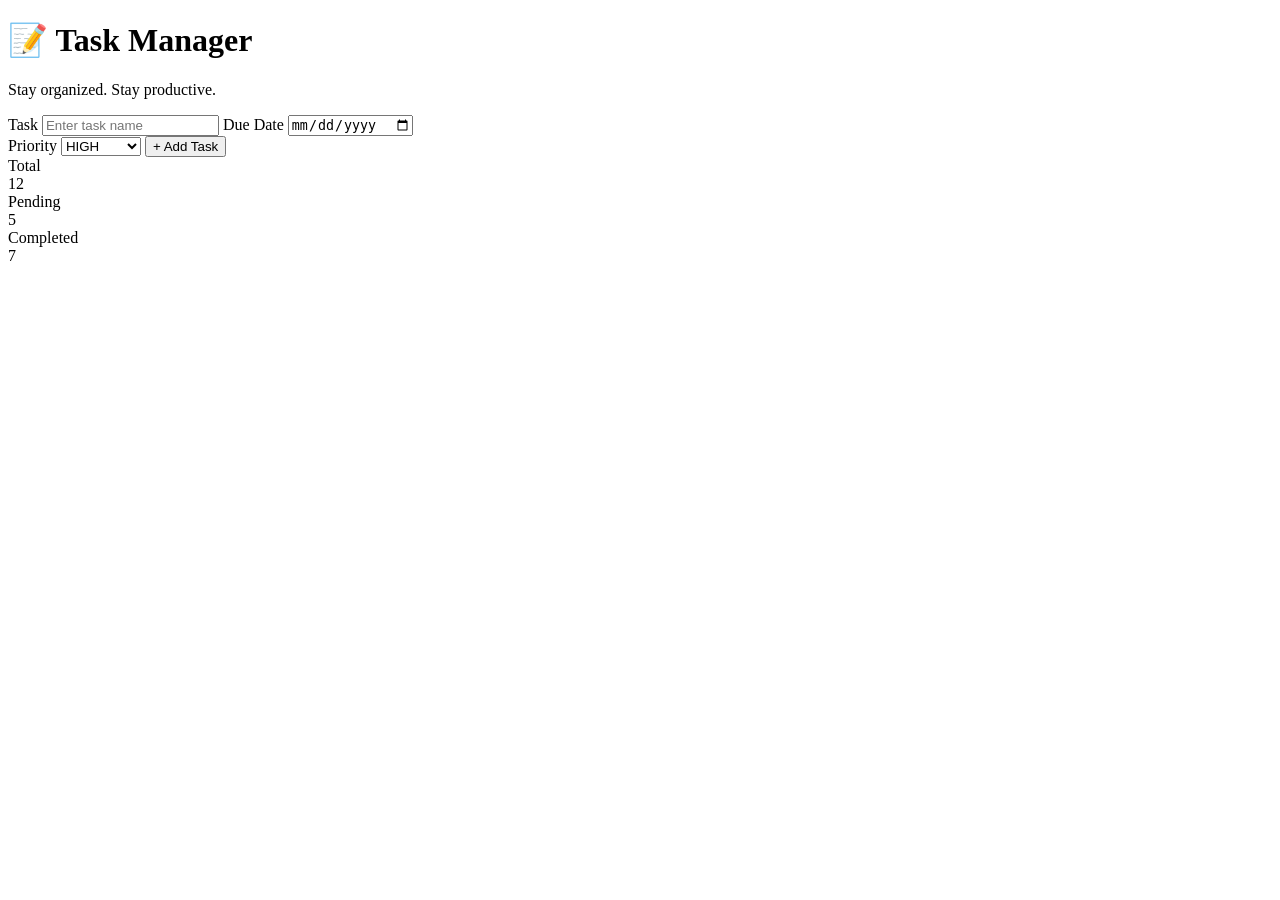
==== index.html @ 686fc473 "Rename taskapp_project/taskapp.html to index.html" ====
<!DOCTYPE html>
<html lang="en">
<head>
    <meta charset="UTF-8">
    <meta name="viewport" content="width=device-width, initial-scale=1.0">
    <title>Task Manager</title>
    <link rel="stylesheet" href="taskapp.css">
    <script src="taskapp.js" defer></script>
</head>
<body>
    <main class="app-shell" aria-label="Task manager application">
        <header>
            <h1>📝 Task Manager</h1>
            <p>Stay organized. Stay productive.</p>
        </header>
        <form class="task-form" id="taskForm" aria-label="Add a new task">
            <div class="row">
                <label for="title">
                    Task
                    <input type="text" id="title" name="title" placeholder="Enter task name" required>
                </label>
                <label for="dueDate">
                    Due Date
                    <input type="date" id="dueDate" name="dueDate" aria-label="Task due date">
                </label>
            </div>
            <label for="priority" class="full">
                Priority
                <select id="priority" name="priority">
                    <option value="High">HIGH</option>
                    <option value="Normal">NORMAL</option>
                    <option value="Low">LOW</option>
                </select>
            </label>
            <button type="submit" class="add-btn">+ Add Task</button>
        </form>
        <div class="counters" aria-hidden="false">
            <div class="counter">
                <div class="label">Total</div>
                <div class="value" id="totalCount">12</div>
            </div>
            <div class="counter">
                <div class="label">Pending</div>
                <div class="value" id="pendingCount">5</div>
            </div>
            <div class="counter">
                <div class="label">Completed</div>
                <div class="value" id="completedCount">7</div>
            </div>
        </div>
        <ul class="task-list" id="taskList" aria-live="polite"></ul>
    </main>
    
</body>
</html>
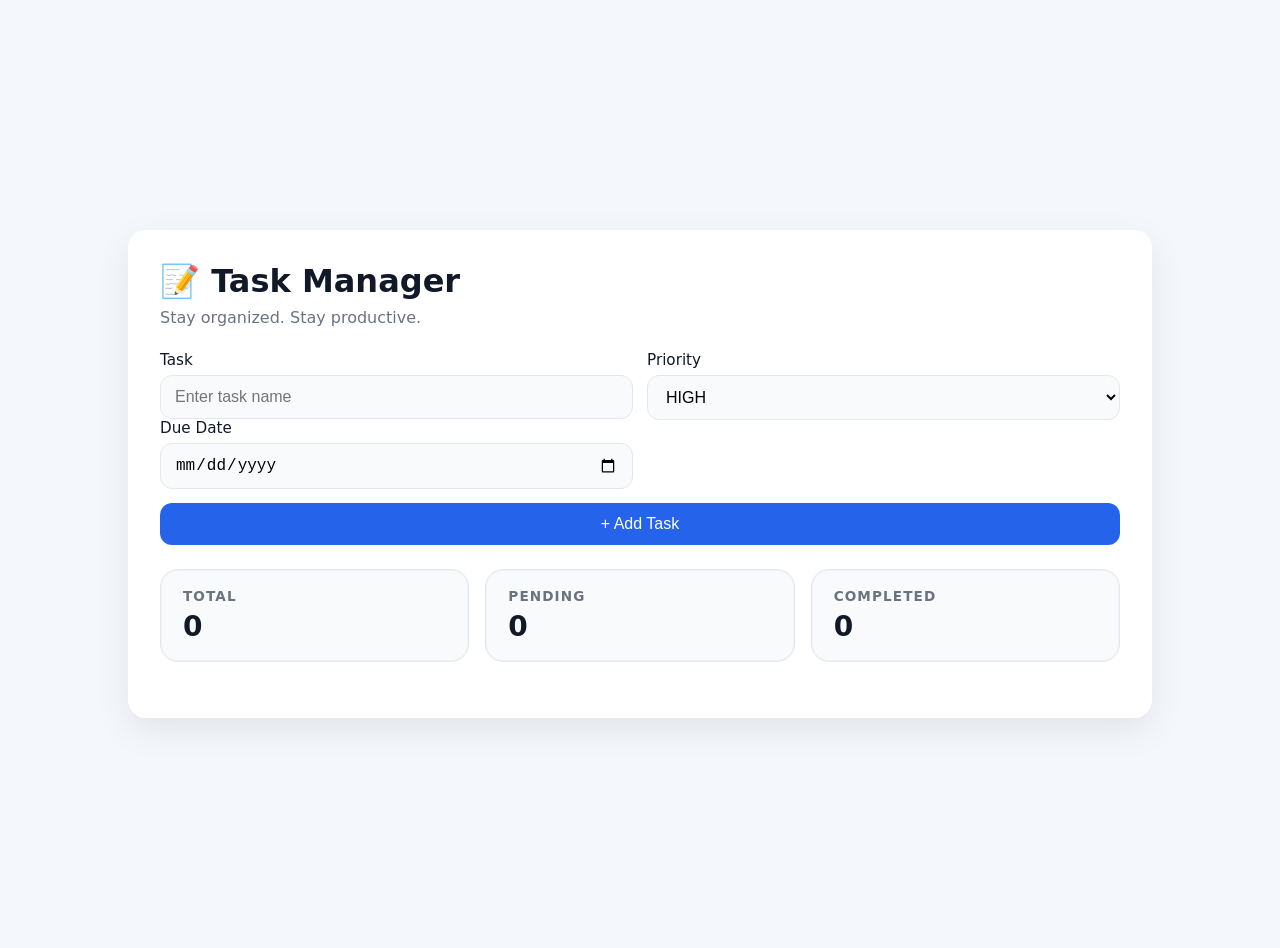
==== commit 84a98a47: "Add files via upload" ====
--- a/index.html
+++ b/index.html
@@ -52,4 +52,4 @@
     </main>
     
 </body>
-</html>
+</html>
--- a/taskapp.css
+++ b/taskapp.css
@@ -0,0 +1,153 @@
+
+:root {
+    font-family: Inter, system-ui, "Segoe UI", sans-serif;
+    background: #F4F7FC;
+    color: #111827;
+}
+body {
+    margin: 0;
+    min-height: 100vh;
+    display: flex;
+    align-items: center;
+    justify-content: center;
+    padding: 24px;
+    background: #F4F7FC;
+}
+.app-shell {
+    width: min(960px, 100%);
+    background: #FFFFFF;
+    border-radius: 18px;
+    box-shadow: 0 12px 35px rgba(0, 0, 0, 0.08);
+    padding: 32px;
+}
+.app-shell h1 {
+    margin: 0 0 8px;
+    font-size: 2rem;
+}
+.app-shell p {
+    margin: 0 0 24px;
+    color: #6B7280;
+}
+.task-form {
+    display: grid;
+    gap: 14px;
+    grid-template-columns: 1fr 1fr;
+    margin-bottom: 24px;
+}
+.task-form label {
+    display: flex;
+    flex-direction: column;
+    gap: 6px;
+    font-size: 0.95rem;
+}
+.task-form input,
+.task-form select,
+.task-form button {
+    border: 1px solid #E5E7EB;
+    border-radius: 12px;
+    padding: 12px 14px;
+    font-size: 1rem;
+    background: #F9FAFB;
+}
+.task-form button {
+    grid-column: 1 / -1;
+    background: #2563EB;
+    color: #fff;
+    border: none;
+    cursor: pointer;
+}
+.task-form button:hover {
+    background: #1D4ED8;
+}
+.task-list {
+    list-style: none;
+    margin: 0;
+    padding: 0;
+    display: grid;
+    gap: 16px;
+}
+.counters {
+    display: grid;
+    grid-template-columns: repeat(3, minmax(0, 1fr));
+    gap: 16px;
+    margin-bottom: 24px;
+}
+.counter {
+    background: #F9FAFB;
+    border: 1px solid #E5E7EB;
+    border-radius: 18px;
+    padding: 18px 22px;
+    display: flex;
+    flex-direction: column;
+    align-items: flex-start;
+    gap: 6px;
+    box-shadow: inset 0 0 0 1px rgba(37, 99, 235, 0.05);
+}
+.counter .label {
+    font-size: 0.85rem;
+    font-weight: 600;
+    color: #6B7280;
+    letter-spacing: 0.08em;
+    text-transform: uppercase;
+}
+.counter .value {
+    font-size: 1.75rem;
+    font-weight: 700;
+    color: #111827;
+}
+.task-item {
+    display: grid;
+    grid-template-columns: 1fr auto;
+    gap: 12px;
+    align-items: center;
+    padding: 18px;
+    border: 1px solid #E5E7EB;
+    border-radius: 16px;
+    background: #FFFFFF;
+}
+.task-details {
+    display: grid;
+    gap: 8px;
+}
+.task-meta {
+    display: flex;
+    gap: 12px;
+    flex-wrap: wrap;
+    font-size: 0.9rem;
+    color: #6B7280;
+}
+.task-actions {
+    display: flex;
+    gap: 8px;
+}
+.task-actions button {
+    border: none;
+    border-radius: 10px;
+    padding: 10px 14px;
+    cursor: pointer;
+    font-size: 0.9rem;
+}
+.complete-btn {
+    background: #10B981;
+    color: #fff;
+}
+.remove-btn {
+    background: #EF4444;
+    color: #fff;
+}
+.task-item.completed .task-title {
+    text-decoration: line-through;
+    color: #6B7280;
+}
+.task-item.completed {
+    background: #ECFDF5;
+    border-color: #D1FAE5;
+}
+@media (max-width: 640px) {
+    .task-form {
+        grid-template-columns: 1fr;
+    }
+    .counters {
+        grid-template-columns: 1fr;
+    }
+}
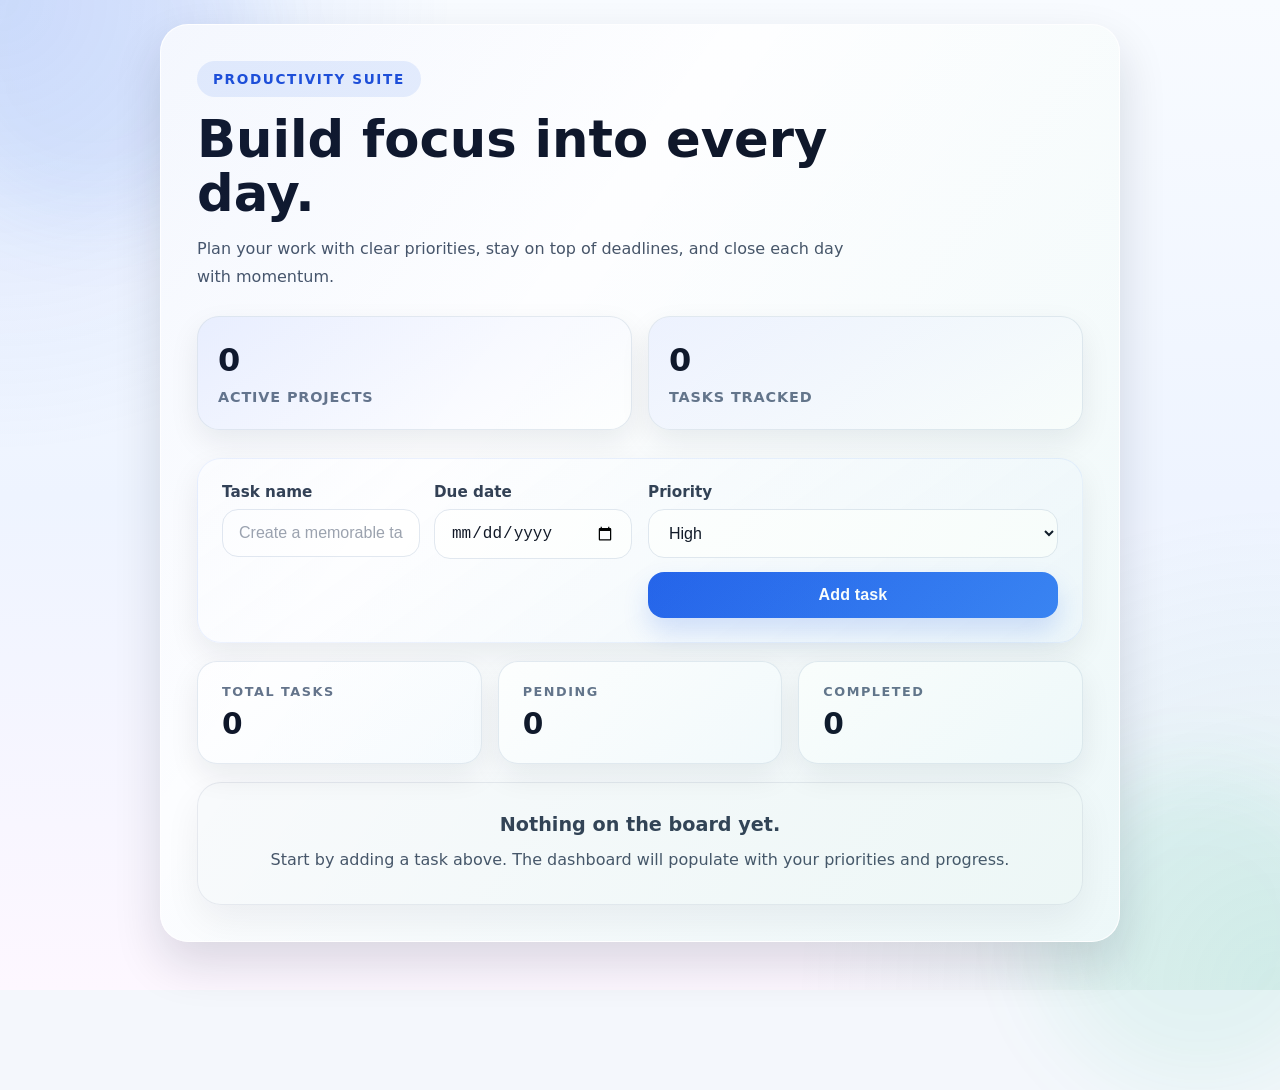
==== commit 452a39c9: "Revamp task manager layout and content Updated the layout and content of the task manager applicatio" ====
--- a/index.html
+++ b/index.html
@@ -9,47 +9,70 @@
 </head>
 <body>
     <main class="app-shell" aria-label="Task manager application">
-        <header>
-            <h1>📝 Task Manager</h1>
-            <p>Stay organized. Stay productive.</p>
+        <header class="hero">
+            <div class="hero-copy">
+                <span class="eyebrow">Productivity Suite</span>
+                <h1>Build focus into every day.</h1>
+                <p>Plan your work with clear priorities, stay on top of deadlines, and close each day with momentum.</p>
+            </div>
+            <div class="hero-stats">
+                <div class="stat-card">
+                    <div class="stat-value" id="activeProjectsCount">0</div>
+                    <div class="stat-label">Active projects</div>
+                </div>
+                <div class="stat-card">
+                    <div class="stat-value" id="trackedCount">0</div>
+                    <div class="stat-label">Tasks tracked</div>
+                </div>
+            </div>
         </header>
-        <form class="task-form" id="taskForm" aria-label="Add a new task">
-            <div class="row">
-                <label for="title">
-                    Task
-                    <input type="text" id="title" name="title" placeholder="Enter task name" required>
-                </label>
-                <label for="dueDate">
-                    Due Date
-                    <input type="date" id="dueDate" name="dueDate" aria-label="Task due date">
-                </label>
+
+        <section class="workspace-panel">
+            <form class="task-form" id="taskForm" aria-label="Add a new task">
+                <div class="field-row">
+                    <label for="title">
+                        Task name
+                        <input type="text" id="title" name="title" placeholder="Create a memorable task" required>
+                    </label>
+                    <label for="dueDate">
+                        Due date
+                        <input type="date" id="dueDate" name="dueDate" aria-label="Task due date">
+                    </label>
+                </div>
+                <div class="field-row">
+                    <label for="priority" class="full">
+                        Priority
+                        <select id="priority" name="priority">
+                            <option value="High">High</option>
+                            <option value="Normal">Normal</option>
+                            <option value="Low">Low</option>
+                        </select>
+                    </label>
+                    <button type="submit" class="add-btn">Add task</button>
+                </div>
+            </form>
+
+            <div class="counters" aria-hidden="false">
+                <div class="counter">
+                    <div class="label">Total tasks</div>
+                    <div class="value" id="totalCount">0</div>
+                </div>
+                <div class="counter">
+                    <div class="label">Pending</div>
+                    <div class="value" id="pendingCount">0</div>
+                </div>
+                <div class="counter">
+                    <div class="label">Completed</div>
+                    <div class="value" id="completedCount">0</div>
+                </div>
             </div>
-            <label for="priority" class="full">
-                Priority
-                <select id="priority" name="priority">
-                    <option value="High">HIGH</option>
-                    <option value="Normal">NORMAL</option>
-                    <option value="Low">LOW</option>
-                </select>
-            </label>
-            <button type="submit" class="add-btn">+ Add Task</button>
-        </form>
-        <div class="counters" aria-hidden="false">
-            <div class="counter">
-                <div class="label">Total</div>
-                <div class="value" id="totalCount">12</div>
-            </div>
-            <div class="counter">
-                <div class="label">Pending</div>
-                <div class="value" id="pendingCount">5</div>
-            </div>
-            <div class="counter">
-                <div class="label">Completed</div>
-                <div class="value" id="completedCount">7</div>
-            </div>
+        </section>
+
+        <ul class="task-list" id="taskList" aria-live="polite"></ul>
+        <div class="empty-state" id="emptyState">
+            <strong>Nothing on the board yet.</strong>
+            <p>Start by adding a task above. The dashboard will populate with your priorities and progress.</p>
         </div>
-        <ul class="task-list" id="taskList" aria-live="polite"></ul>
     </main>
-    
 </body>
-</html>+</html>
--- a/taskapp.css
+++ b/taskapp.css
@@ -1,153 +1,438 @@
-
 :root {
     font-family: Inter, system-ui, "Segoe UI", sans-serif;
     background: #F4F7FC;
     color: #111827;
-}
+    color-scheme: light;
+    --bg: #f4f7fc;
+    --panel: #ffffff;
+    --panel-soft: #f8fbff;
+    --text: #111827;
+    --muted: #64748b;
+    --accent: #2563eb;
+    --accent-strong: #1d4ed8;
+    --accent-soft: #e8f0ff;
+    --success: #10b981;
+    --danger: #ef4444;
+    --border: #e2e8f0;
+    --shadow: 0 22px 48px rgba(15, 23, 42, 0.14);
+    --shadow-soft: 0 12px 30px rgba(15, 23, 42, 0.08);
+}
+
+* {
+    box-sizing: border-box;
+}
+
+html {
+    scroll-behavior: smooth;
+}
+
 body {
     margin: 0;
     min-height: 100vh;
     display: flex;
-    align-items: center;
+    align-items: flex-start;
     justify-content: center;
-    padding: 24px;
-    background: #F4F7FC;
-}
+    padding: 24px 24px 48px;
+    background:
+        radial-gradient(circle at top left, rgba(37, 99, 235, 0.14), transparent 28%),
+        radial-gradient(circle at bottom right, rgba(16, 185, 129, 0.12), transparent 30%),
+        linear-gradient(180deg, #f8fbff 0%, #eef4ff 50%, #fdf7ff 100%);
+    color: var(--text);
+    position: relative;
+    overflow-x: hidden;
+    overflow-y: auto;
+    isolation: isolate;
+}
+
+body::before,
+body::after {
+    content: "";
+    position: absolute;
+    border-radius: 50%;
+    filter: blur(42px);
+    opacity: 0.55;
+    pointer-events: none;
+    z-index: -1;
+}
+
+body::before {
+    width: 340px;
+    height: 340px;
+    background: rgba(37, 99, 235, 0.16);
+    top: -120px;
+    left: -80px;
+}
+
+body::after {
+    width: 320px;
+    height: 320px;
+    background: rgba(16, 185, 129, 0.14);
+    bottom: -100px;
+    right: -80px;
+}
+
 .app-shell {
     width: min(960px, 100%);
-    background: #FFFFFF;
-    border-radius: 18px;
-    box-shadow: 0 12px 35px rgba(0, 0, 0, 0.08);
-    padding: 32px;
-}
-.app-shell h1 {
-    margin: 0 0 8px;
+    background: linear-gradient(145deg, #ffffff 0%, #f9fbff 100%);
+    border: 1px solid rgba(255, 255, 255, 0.82);
+    border-radius: 28px;
+    box-shadow: var(--shadow);
+    padding: 36px;
+    position: relative;
+    overflow: hidden;
+}
+
+.app-shell::before {
+    content: "";
+    position: absolute;
+    inset: 0;
+    background: linear-gradient(126deg, rgba(37, 99, 235, 0.05), transparent 36%, rgba(16, 185, 129, 0.05));
+    pointer-events: none;
+}
+
+.hero {
+    display: grid;
+    gap: 24px;
+    margin-bottom: 28px;
+}
+
+.hero-copy {
+    max-width: 680px;
+}
+
+.eyebrow {
+    display: inline-flex;
+    align-items: center;
+    padding: 10px 16px;
+    border-radius: 999px;
+    background: rgba(37, 99, 235, 0.1);
+    color: #1d4ed8;
+    font-size: 0.85rem;
+    font-weight: 700;
+    letter-spacing: 0.12em;
+    text-transform: uppercase;
+}
+
+.hero h1 {
+    margin: 16px 0 14px;
+    font-size: clamp(2rem, 4vw, 3.2rem);
+    line-height: 1.05;
+    color: #0f172a;
+}
+
+.hero p {
+    margin: 0;
+    max-width: 64ch;
+    color: #475569;
+    font-size: 1rem;
+    line-height: 1.8;
+}
+
+.hero-stats {
+    display: grid;
+    grid-template-columns: repeat(2, minmax(0, 1fr));
+    gap: 16px;
+}
+
+.stat-card {
+    padding: 24px 20px;
+    border-radius: 22px;
+    background: linear-gradient(150deg, #eef2ff 0%, #ffffff 100%);
+    border: 1px solid rgba(226, 232, 240, 0.95);
+    box-shadow: var(--shadow-soft);
+}
+
+.stat-value {
     font-size: 2rem;
-}
-.app-shell p {
-    margin: 0 0 24px;
-    color: #6B7280;
-}
+    font-weight: 800;
+    color: #0f172a;
+}
+
+.stat-label {
+    margin-top: 10px;
+    color: #64748b;
+    font-size: 0.9rem;
+    font-weight: 700;
+    letter-spacing: 0.06em;
+    text-transform: uppercase;
+}
+
+.workspace-panel {
+    display: grid;
+    gap: 18px;
+}
+
 .task-form {
     display: grid;
-    gap: 14px;
+    gap: 16px;
     grid-template-columns: 1fr 1fr;
-    margin-bottom: 24px;
-}
+    padding: 24px;
+    border-radius: 24px;
+    background: linear-gradient(145deg, rgba(255,255,255,0.92), #f6f9ff 100%);
+    border: 1px solid rgba(37, 99, 235, 0.08);
+    box-shadow: var(--shadow-soft);
+}
+
 .task-form label {
     display: flex;
     flex-direction: column;
-    gap: 6px;
+    gap: 8px;
     font-size: 0.95rem;
-}
+    font-weight: 600;
+    color: #334155;
+}
+
 .task-form input,
 .task-form select,
 .task-form button {
-    border: 1px solid #E5E7EB;
-    border-radius: 12px;
-    padding: 12px 14px;
+    width: 100%;
+    border: 1px solid var(--border);
+    border-radius: 16px;
+    padding: 14px 16px;
     font-size: 1rem;
-    background: #F9FAFB;
-}
+    background: rgba(255, 255, 255, 0.98);
+    transition: 180ms ease;
+    color: var(--text);
+}
+
+.task-form input::placeholder {
+    color: #9ca3af;
+}
+
+.task-form input:focus,
+.task-form select:focus {
+    outline: none;
+    border-color: rgba(37, 99, 235, 0.45);
+    box-shadow: 0 0 0 4px rgba(37, 99, 235, 0.12);
+}
+
 .task-form button {
     grid-column: 1 / -1;
-    background: #2563EB;
+    background: linear-gradient(135deg, var(--accent) 0%, #3b82f6 100%);
     color: #fff;
     border: none;
     cursor: pointer;
-}
+    font-weight: 700;
+    box-shadow: 0 14px 26px rgba(37, 99, 235, 0.18);
+    letter-spacing: 0.01em;
+}
+
 .task-form button:hover {
-    background: #1D4ED8;
-}
+    background: linear-gradient(135deg, var(--accent-strong) 0%, #2563eb 100%);
+    transform: translateY(-1px);
+}
+
 .task-list {
     list-style: none;
     margin: 0;
     padding: 0;
     display: grid;
-    gap: 16px;
-}
+    gap: 18px;
+}
+
 .counters {
     display: grid;
     grid-template-columns: repeat(3, minmax(0, 1fr));
     gap: 16px;
-    margin-bottom: 24px;
-}
+}
+
 .counter {
-    background: #F9FAFB;
-    border: 1px solid #E5E7EB;
-    border-radius: 18px;
-    padding: 18px 22px;
+    background: linear-gradient(145deg, #ffffff 0%, #f8fbff 100%);
+    border: 1px solid rgba(226, 232, 240, 0.9);
+    border-radius: 20px;
+    padding: 22px 24px;
     display: flex;
     flex-direction: column;
     align-items: flex-start;
-    gap: 6px;
-    box-shadow: inset 0 0 0 1px rgba(37, 99, 235, 0.05);
-}
+    gap: 8px;
+    box-shadow: var(--shadow-soft);
+}
+
 .counter .label {
-    font-size: 0.85rem;
-    font-weight: 600;
-    color: #6B7280;
-    letter-spacing: 0.08em;
+    font-size: 0.8rem;
+    font-weight: 700;
+    color: #64748b;
+    letter-spacing: 0.12em;
     text-transform: uppercase;
 }
+
 .counter .value {
-    font-size: 1.75rem;
-    font-weight: 700;
-    color: #111827;
-}
+    font-size: 1.85rem;
+    font-weight: 800;
+    color: #0f172a;
+}
+
 .task-item {
     display: grid;
     grid-template-columns: 1fr auto;
+    gap: 16px;
+    align-items: center;
+    padding: 22px;
+    border: 1px solid var(--border);
+    border-radius: 22px;
+    background: linear-gradient(145deg, #ffffff 0%, #fcfdff 100%);
+    box-shadow: 0 10px 24px rgba(15, 23, 42, 0.05);
+    transition: transform 180ms ease, box-shadow 180ms ease, border-color 180ms ease;
+}
+
+.task-item:hover {
+    transform: translateY(-2px);
+    box-shadow: 0 14px 28px rgba(15, 23, 42, 0.08);
+    border-color: rgba(37, 99, 235, 0.18);
+}
+
+.task-details {
+    display: grid;
+    gap: 10px;
+}
+
+.task-title {
+    font-size: 1.05rem;
+    font-weight: 700;
+    color: #0f172a;
+    line-height: 1.4;
+}
+
+.task-meta {
+    display: flex;
+    flex-wrap: wrap;
     gap: 12px;
+    font-size: 0.9rem;
+    color: #64748b;
+}
+
+.prio {
+    display: inline-flex;
     align-items: center;
-    padding: 18px;
-    border: 1px solid #E5E7EB;
-    border-radius: 16px;
-    background: #FFFFFF;
-}
-.task-details {
-    display: grid;
-    gap: 8px;
-}
-.task-meta {
+    padding: 7px 12px;
+    border-radius: 999px;
+    font-size: 0.75rem;
+    font-weight: 700;
+    letter-spacing: 0.05em;
+    text-transform: uppercase;
+}
+
+.prio-high {
+    background: rgba(249, 115, 22, 0.12);
+    color: #c2410c;
+}
+
+.prio-normal {
+    background: rgba(59, 130, 246, 0.12);
+    color: #1d4ed8;
+}
+
+.prio-low {
+    background: rgba(16, 185, 129, 0.12);
+    color: #047857;
+}
+
+.task-actions {
     display: flex;
     gap: 12px;
     flex-wrap: wrap;
-    font-size: 0.9rem;
-    color: #6B7280;
-}
-.task-actions {
-    display: flex;
-    gap: 8px;
-}
+}
+
 .task-actions button {
     border: none;
-    border-radius: 10px;
-    padding: 10px 14px;
+    border-radius: 14px;
+    padding: 12px 16px;
     cursor: pointer;
     font-size: 0.9rem;
-}
+    font-weight: 700;
+    transition: transform 180ms ease, box-shadow 180ms ease, filter 180ms ease;
+}
+
+.task-actions button:hover {
+    transform: translateY(-1px);
+    filter: brightness(1.02);
+}
+
 .complete-btn {
-    background: #10B981;
+    background: linear-gradient(135deg, var(--success) 0%, #34d399 100%);
     color: #fff;
-}
+    box-shadow: 0 10px 20px rgba(16, 185, 129, 0.16);
+}
+
 .remove-btn {
-    background: #EF4444;
+    background: linear-gradient(135deg, var(--danger) 0%, #f87171 100%);
     color: #fff;
-}
+    box-shadow: 0 10px 20px rgba(239, 68, 68, 0.16);
+}
+
 .task-item.completed .task-title {
     text-decoration: line-through;
-    color: #6B7280;
-}
+    color: #6b7280;
+}
+
 .task-item.completed {
-    background: #ECFDF5;
-    border-color: #D1FAE5;
-}
-@media (max-width: 640px) {
+    background: linear-gradient(145deg, #f5fff9 0%, #ecfdf5 100%);
+    border-color: #d1fae5;
+    box-shadow: 0 12px 24px rgba(16, 185, 129, 0.08);
+}
+
+.empty-state {
+    margin-top: 18px;
+    padding: 30px 24px;
+    border-radius: 24px;
+    border: 1px solid rgba(148, 163, 184, 0.18);
+    background: rgba(248, 250, 252, 0.95);
+    color: #334155;
+    text-align: center;
+    box-shadow: 0 16px 36px rgba(15, 23, 42, 0.06);
+}
+
+.empty-state strong {
+    display: block;
+    font-size: 1.2rem;
+    margin-bottom: 10px;
+}
+
+.empty-state p {
+    margin: 0;
+    color: #475569;
+    line-height: 1.75;
+}
+
+.field-row {
+    display: grid;
+    gap: 14px;
+    grid-template-columns: 1fr 1fr;
+}
+
+.field-row .full {
+    grid-column: 1 / -1;
+}
+
+@media (max-width: 840px) {
+    .hero-stats,
+    .counters {
+        grid-template-columns: 1fr;
+    }
+
     .task-form {
         grid-template-columns: 1fr;
     }
-    .counters {
+
+    .field-row {
         grid-template-columns: 1fr;
     }
-}+}
+
+@media (max-width: 640px) {
+    body {
+        padding: 16px;
+    }
+
+    .app-shell {
+        padding: 24px;
+    }
+
+    .task-item {
+        grid-template-columns: 1fr;
+    }
+
+    .task-actions {
+        justify-content: flex-start;
+    }
+}
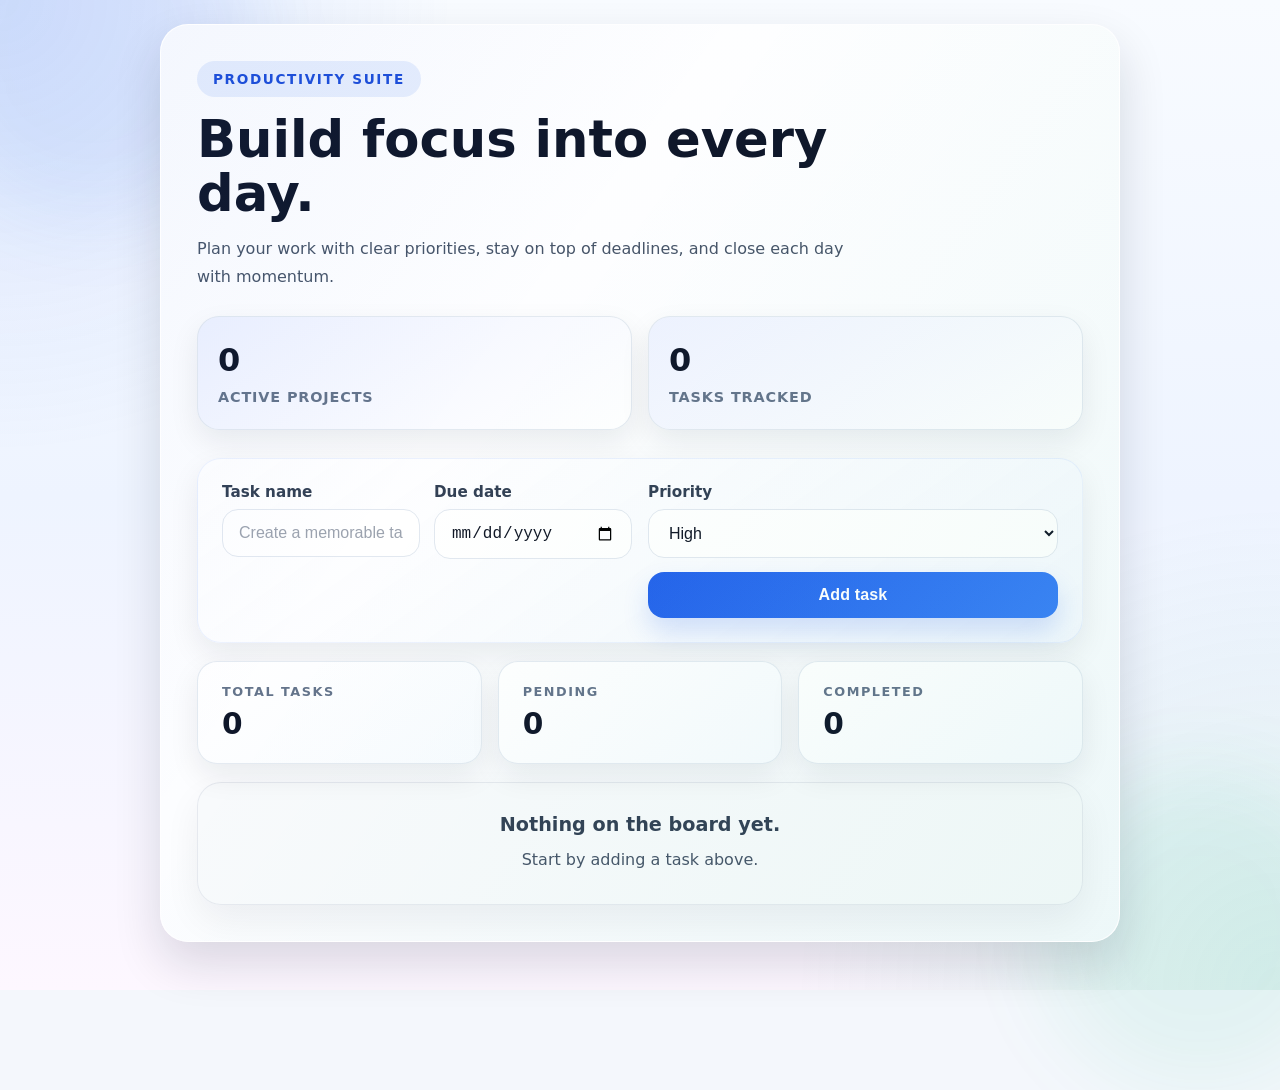
==== commit 230b7792: "Fix HTML formatting and structure" ====
--- a/index.html
+++ b/index.html
@@ -71,7 +71,7 @@
         <ul class="task-list" id="taskList" aria-live="polite"></ul>
         <div class="empty-state" id="emptyState">
             <strong>Nothing on the board yet.</strong>
-            <p>Start by adding a task above. The dashboard will populate with your priorities and progress.</p>
+            <p>Start by adding a task above.</p>
         </div>
     </main>
 </body>
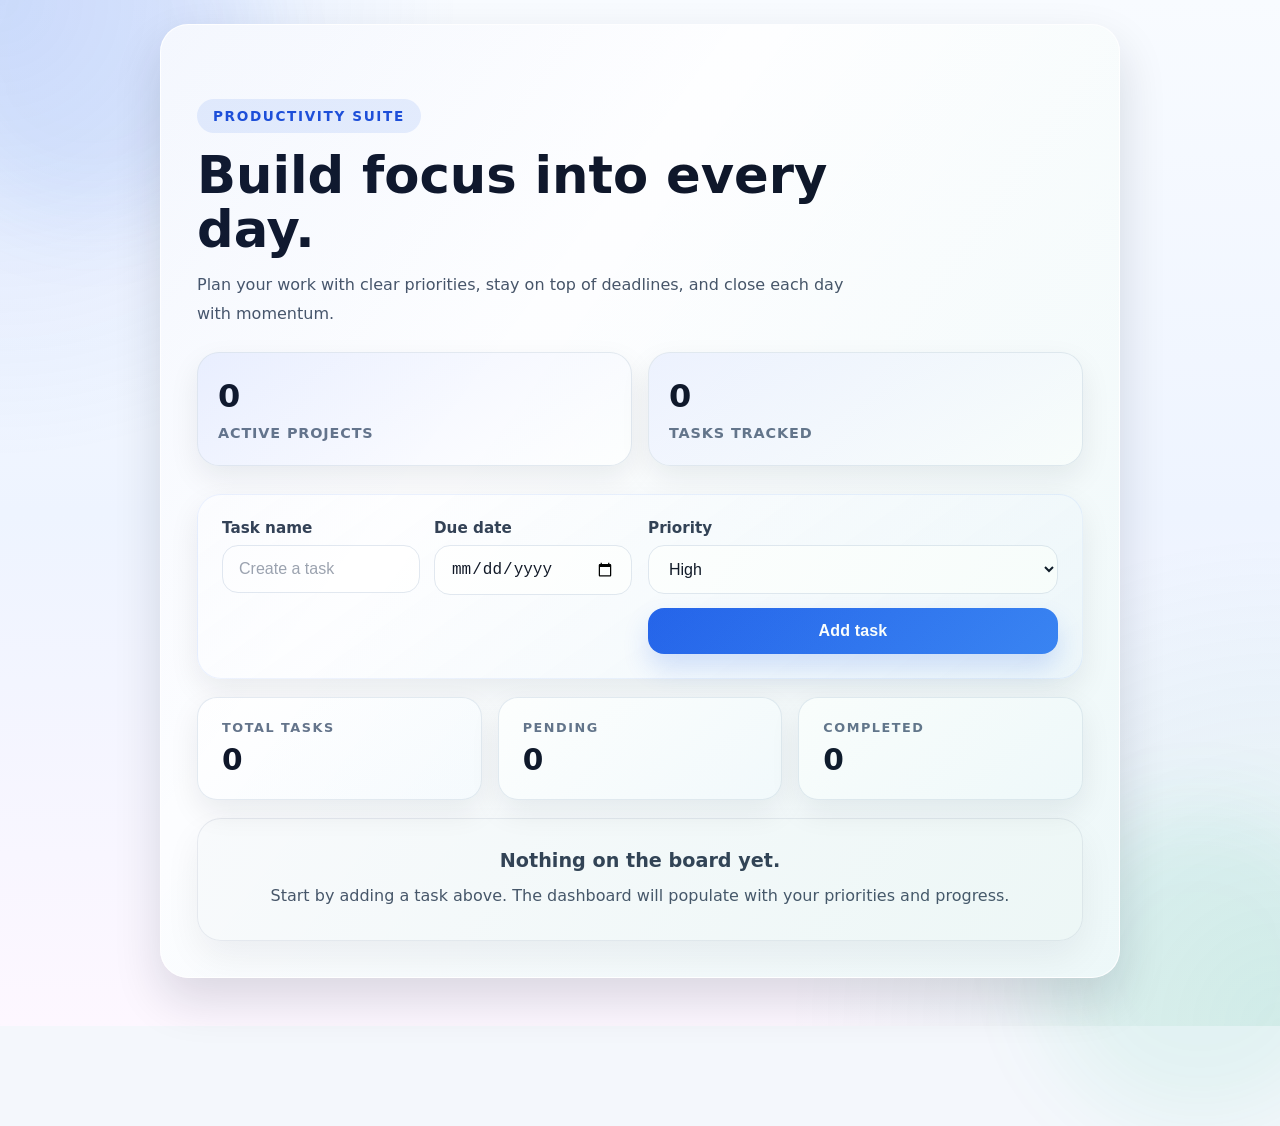
==== commit 9c1aae31: "Updated font" ====
--- a/index.html
+++ b/index.html
@@ -5,13 +5,16 @@
     <meta name="viewport" content="width=device-width, initial-scale=1.0">
     <title>Task Manager</title>
     <link rel="stylesheet" href="taskapp.css">
+    <link rel="preconnect" href="https://fonts.googleapis.com">
+    <link rel="preconnect" href="https://fonts.gstatic.com" crossorigin>
+    <link href="https://fonts.googleapis.com/css2?family=Nova+Flat&family=Rubik+Storm&display=swap" rel="stylesheet">
     <script src="taskapp.js" defer></script>
 </head>
 <body>
     <main class="app-shell" aria-label="Task manager application">
         <header class="hero">
             <div class="hero-copy">
-                <span class="eyebrow">Productivity Suite</span>
+                <h1><span class="eyebrow">Productivity Suite</span></h1>
                 <h1>Build focus into every day.</h1>
                 <p>Plan your work with clear priorities, stay on top of deadlines, and close each day with momentum.</p>
             </div>
@@ -32,7 +35,7 @@
                 <div class="field-row">
                     <label for="title">
                         Task name
-                        <input type="text" id="title" name="title" placeholder="Create a memorable task" required>
+                        <input type="text" id="title" name="title" placeholder="Create a task" required>
                     </label>
                     <label for="dueDate">
                         Due date
@@ -71,7 +74,7 @@
         <ul class="task-list" id="taskList" aria-live="polite"></ul>
         <div class="empty-state" id="emptyState">
             <strong>Nothing on the board yet.</strong>
-            <p>Start by adding a task above.</p>
+            <p>Start by adding a task above. The dashboard will populate with your priorities and progress.</p>
         </div>
     </main>
 </body>
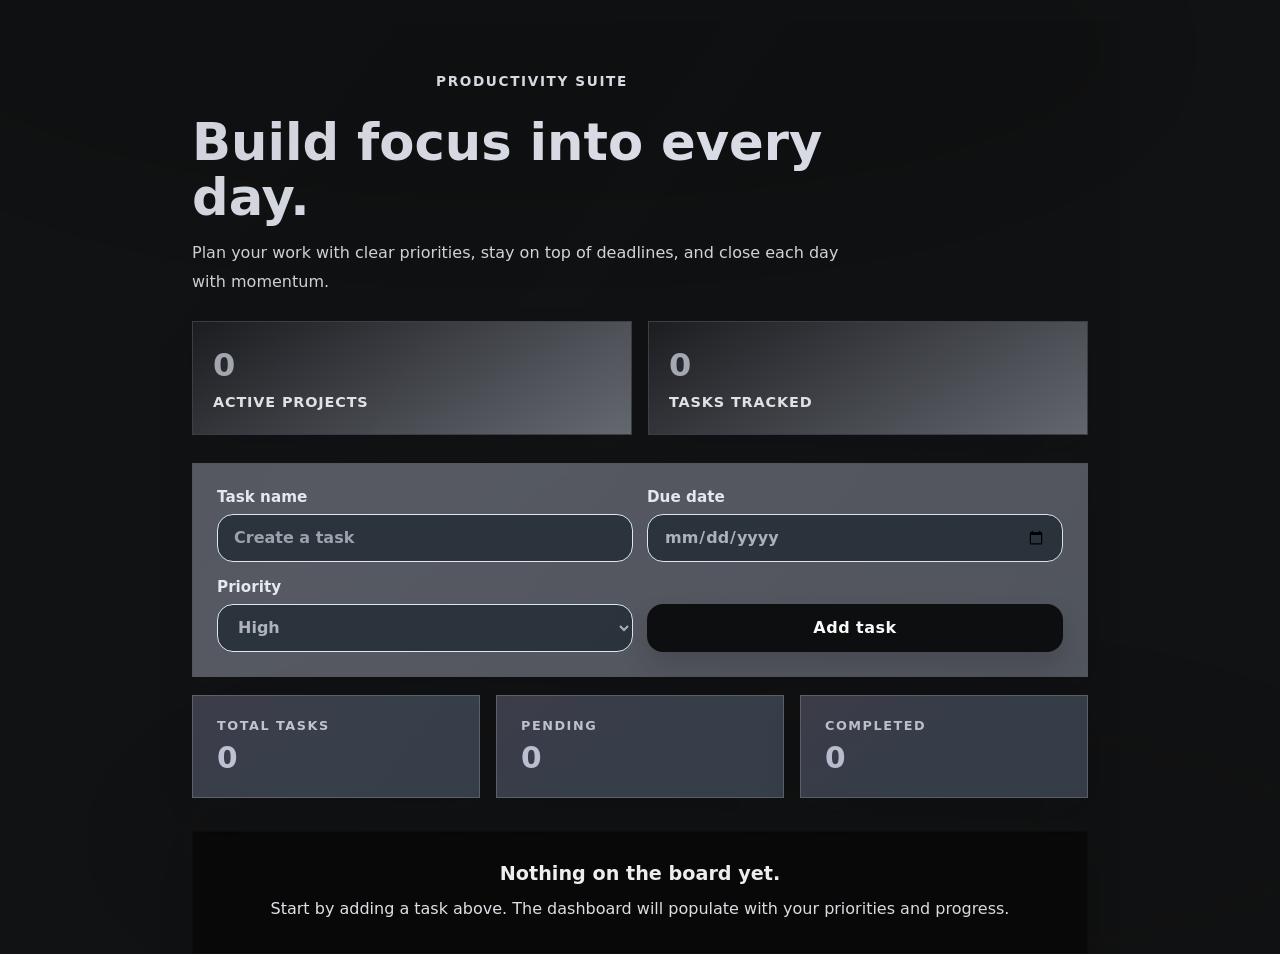
==== commit 8ab8b2b4: "added favicon" ====
--- a/index.html
+++ b/index.html
@@ -4,6 +4,13 @@
     <meta charset="UTF-8">
     <meta name="viewport" content="width=device-width, initial-scale=1.0">
     <title>Task Manager</title>
+
+<link rel="icon" type="image/png" href="/favicon-96x96.png" sizes="96x96" />
+<link rel="icon" type="image/svg+xml" href="/favicon.svg" />
+<link rel="shortcut icon" href="/favicon.ico" />
+<link rel="apple-touch-icon" sizes="180x180" href="/apple-touch-icon.png" />
+<meta name="apple-mobile-web-app-title" content="Task Manager" />
+<link rel="manifest" href="/site.webmanifest" />
     <link rel="stylesheet" href="taskapp.css">
     <link rel="preconnect" href="https://fonts.googleapis.com">
     <link rel="preconnect" href="https://fonts.gstatic.com" crossorigin>
--- a/taskapp.css
+++ b/taskapp.css
@@ -1,18 +1,19 @@
 :root {
-    font-family: Inter, system-ui, "Segoe UI", sans-serif;
+    font-family: "Nova Flat", system-ui, sans-serif;
     background: #F4F7FC;
-    color: #111827;
+    color: #d8dce4;
     color-scheme: light;
+
     --bg: #f4f7fc;
     --panel: #ffffff;
     --panel-soft: #f8fbff;
-    --text: #111827;
-    --muted: #64748b;
-    --accent: #2563eb;
-    --accent-strong: #1d4ed8;
+    --text: #aeb3bd;
+    --muted: #e5e9ef;
+    --accent: #798aaf;
+    --accent-strong: #25304f;
     --accent-soft: #e8f0ff;
-    --success: #10b981;
-    --danger: #ef4444;
+    --success: #28735a;
+    --danger: #772c2c;
     --border: #e2e8f0;
     --shadow: 0 22px 48px rgba(15, 23, 42, 0.14);
     --shadow-soft: 0 12px 30px rgba(15, 23, 42, 0.08);
@@ -23,31 +24,30 @@
 }
 
 html {
+    min-height: 100%;
     scroll-behavior: smooth;
 }
 
 body {
     margin: 0;
     min-height: 100vh;
+    min-height: 100svh;
     display: flex;
+    justify-content: center;
     align-items: flex-start;
-    justify-content: center;
-    padding: 24px 24px 48px;
-    background:
-        radial-gradient(circle at top left, rgba(37, 99, 235, 0.14), transparent 28%),
-        radial-gradient(circle at bottom right, rgba(16, 185, 129, 0.12), transparent 30%),
-        linear-gradient(180deg, #f8fbff 0%, #eef4ff 50%, #fdf7ff 100%);
+    padding: 20px 24px 0;
+    font-family: "Nova Flat", system-ui, sans-serif;
+    background: rgb(17, 18, 19);
     color: var(--text);
     position: relative;
     overflow-x: hidden;
-    overflow-y: auto;
     isolation: isolate;
 }
 
 body::before,
 body::after {
     content: "";
-    position: absolute;
+    position: fixed;
     border-radius: 50%;
     filter: blur(42px);
     opacity: 0.55;
@@ -56,28 +56,24 @@
 }
 
 body::before {
-    width: 340px;
+    width: 95%;
     height: 340px;
-    background: rgba(37, 99, 235, 0.16);
+    background: rgba(10, 10, 11, 0.16);
     top: -120px;
     left: -80px;
 }
 
 body::after {
-    width: 320px;
+    width: 95%;
     height: 320px;
-    background: rgba(16, 185, 129, 0.14);
+    background: rgba(17, 19, 18, 0.14);
     bottom: -100px;
     right: -80px;
 }
 
 .app-shell {
     width: min(960px, 100%);
-    background: linear-gradient(145deg, #ffffff 0%, #f9fbff 100%);
-    border: 1px solid rgba(255, 255, 255, 0.82);
-    border-radius: 28px;
-    box-shadow: var(--shadow);
-    padding: 36px;
+    padding: 28px 32px 0;
     position: relative;
     overflow: hidden;
 }
@@ -86,7 +82,12 @@
     content: "";
     position: absolute;
     inset: 0;
-    background: linear-gradient(126deg, rgba(37, 99, 235, 0.05), transparent 36%, rgba(16, 185, 129, 0.05));
+    background: linear-gradient(
+        126deg,
+        rgba(17, 17, 18, 0.05),
+        transparent 36%,
+        rgba(9, 9, 10, 0.05)
+    );
     pointer-events: none;
 }
 
@@ -101,12 +102,10 @@
 }
 
 .eyebrow {
-    display: inline-flex;
+    display: flex;
+    justify-content: center;
     align-items: center;
     padding: 10px 16px;
-    border-radius: 999px;
-    background: rgba(37, 99, 235, 0.1);
-    color: #1d4ed8;
     font-size: 0.85rem;
     font-weight: 700;
     letter-spacing: 0.12em;
@@ -116,14 +115,15 @@
 .hero h1 {
     margin: 16px 0 14px;
     font-size: clamp(2rem, 4vw, 3.2rem);
-    line-height: 1.05;
-    color: #0f172a;
+    line-height: 1.08;
+    color: #d9dce4;
+    overflow-wrap: anywhere;
 }
 
 .hero p {
     margin: 0;
     max-width: 64ch;
-    color: #475569;
+    color: #d1d5da;
     font-size: 1rem;
     line-height: 1.8;
 }
@@ -135,22 +135,22 @@
 }
 
 .stat-card {
+    min-width: 0;
     padding: 24px 20px;
-    border-radius: 22px;
-    background: linear-gradient(150deg, #eef2ff 0%, #ffffff 100%);
-    border: 1px solid rgba(226, 232, 240, 0.95);
+    background: linear-gradient(150deg, #1c1d21 0%, #656970 100%);
+    border: 1px solid rgba(59, 63, 68, 0.95);
     box-shadow: var(--shadow-soft);
 }
 
 .stat-value {
     font-size: 2rem;
     font-weight: 800;
-    color: #0f172a;
+    color: #a5a9b2;
 }
 
 .stat-label {
     margin-top: 10px;
-    color: #64748b;
+    color: #e2e5e8;
     font-size: 0.9rem;
     font-weight: 700;
     letter-spacing: 0.06em;
@@ -164,33 +164,47 @@
 
 .task-form {
     display: grid;
+    grid-template-columns: minmax(0, 1fr);
     gap: 16px;
-    grid-template-columns: 1fr 1fr;
     padding: 24px;
-    border-radius: 24px;
-    background: linear-gradient(145deg, rgba(255,255,255,0.92), #f6f9ff 100%);
-    border: 1px solid rgba(37, 99, 235, 0.08);
+    background: linear-gradient(145deg, rgba(93, 96, 105, 0.92), #545860 100%);
+    border: 1px solid rgba(60, 63, 71, 0.08);
     box-shadow: var(--shadow-soft);
+}
+
+.field-row {
+    display: grid;
+    grid-template-columns: repeat(2, minmax(0, 1fr));
+    gap: 14px;
+    min-width: 0;
+}
+
+.field-row .full {
+    grid-column: auto;
 }
 
 .task-form label {
     display: flex;
     flex-direction: column;
     gap: 8px;
+    min-width: 0;
     font-size: 0.95rem;
     font-weight: 600;
-    color: #334155;
+    color: #e7eaef;
 }
 
 .task-form input,
 .task-form select,
 .task-form button {
     width: 100%;
+    min-width: 0;
+    min-height: 48px;
     border: 1px solid var(--border);
     border-radius: 16px;
-    padding: 14px 16px;
+    padding: 12px 16px;
+    font: inherit;
     font-size: 1rem;
-    background: rgba(255, 255, 255, 0.98);
+    background: rgba(42, 51, 60, 0.98);
     transition: 180ms ease;
     color: var(--text);
 }
@@ -202,29 +216,29 @@
 .task-form input:focus,
 .task-form select:focus {
     outline: none;
-    border-color: rgba(37, 99, 235, 0.45);
+    border-color: rgba(37, 99, 235, 0.65);
     box-shadow: 0 0 0 4px rgba(37, 99, 235, 0.12);
 }
 
 .task-form button {
-    grid-column: 1 / -1;
-    background: linear-gradient(135deg, var(--accent) 0%, #3b82f6 100%);
+    align-self: end;
+    background: rgb(13, 14, 15);
     color: #fff;
     border: none;
     cursor: pointer;
     font-weight: 700;
-    box-shadow: 0 14px 26px rgba(37, 99, 235, 0.18);
-    letter-spacing: 0.01em;
+    box-shadow: 0 14px 26px rgba(21, 22, 26, 0.18);
+    letter-spacing: 0.03em;
 }
 
 .task-form button:hover {
-    background: linear-gradient(135deg, var(--accent-strong) 0%, #2563eb 100%);
+    background: linear-gradient(135deg, var(--accent-strong) 0%, #3f4b64 100%);
     transform: translateY(-1px);
 }
 
 .task-list {
     list-style: none;
-    margin: 0;
+    margin-top: 15px;
     padding: 0;
     display: grid;
     gap: 18px;
@@ -237,9 +251,9 @@
 }
 
 .counter {
-    background: linear-gradient(145deg, #ffffff 0%, #f8fbff 100%);
-    border: 1px solid rgba(226, 232, 240, 0.9);
-    border-radius: 20px;
+    min-width: 0;
+    background: linear-gradient(145deg, #3d3d4a 0%, #373f4a 50%);
+    border: 1px solid rgba(98, 101, 105, 0.9);
     padding: 22px 24px;
     display: flex;
     flex-direction: column;
@@ -251,7 +265,7 @@
 .counter .label {
     font-size: 0.8rem;
     font-weight: 700;
-    color: #64748b;
+    color: #c0c5cd;
     letter-spacing: 0.12em;
     text-transform: uppercase;
 }
@@ -259,19 +273,18 @@
 .counter .value {
     font-size: 1.85rem;
     font-weight: 800;
-    color: #0f172a;
+    color: #bcc2d2;
 }
 
 .task-item {
     display: grid;
-    grid-template-columns: 1fr auto;
+    grid-template-columns: minmax(0, 1fr) auto;
     gap: 16px;
     align-items: center;
     padding: 22px;
-    border: 1px solid var(--border);
-    border-radius: 22px;
-    background: linear-gradient(145deg, #ffffff 0%, #fcfdff 100%);
-    box-shadow: 0 10px 24px rgba(15, 23, 42, 0.05);
+    border: 1px solid ash;
+    background: linear-gradient(145deg, #34363f 0%, #373a40 100%);
+    box-shadow: 0 10px 24px rgba(43, 44, 48, 0.05);
     transition: transform 180ms ease, box-shadow 180ms ease, border-color 180ms ease;
 }
 
@@ -284,13 +297,15 @@
 .task-details {
     display: grid;
     gap: 10px;
+    min-width: 0;
 }
 
 .task-title {
     font-size: 1.05rem;
     font-weight: 700;
-    color: #0f172a;
+    color: #d3d7df;
     line-height: 1.4;
+    overflow-wrap: anywhere;
 }
 
 .task-meta {
@@ -298,7 +313,7 @@
     flex-wrap: wrap;
     gap: 12px;
     font-size: 0.9rem;
-    color: #64748b;
+    color: #a3a8b0;
 }
 
 .prio {
@@ -313,18 +328,18 @@
 }
 
 .prio-high {
-    background: rgba(249, 115, 22, 0.12);
-    color: #c2410c;
+    background: rgba(146, 76, 26, 0.12);
+    color: #993e19;
 }
 
 .prio-normal {
-    background: rgba(59, 130, 246, 0.12);
-    color: #1d4ed8;
+    /* background: rgba(59, 130, 246, 0.12); */
+    color: #22376f;
 }
 
 .prio-low {
-    background: rgba(16, 185, 129, 0.12);
-    color: #047857;
+    /* background: rgba(16, 185, 129, 0.12); */
+    color: #1d5746;
 }
 
 .task-actions {
@@ -335,7 +350,6 @@
 
 .task-actions button {
     border: none;
-    border-radius: 14px;
     padding: 12px 16px;
     cursor: pointer;
     font-size: 0.9rem;
@@ -355,31 +369,30 @@
 }
 
 .remove-btn {
-    background: linear-gradient(135deg, var(--danger) 0%, #f87171 100%);
+    background: linear-gradient(135deg, var(--danger) 0%, #8f3d3d 100%);
     color: #fff;
     box-shadow: 0 10px 20px rgba(239, 68, 68, 0.16);
 }
 
 .task-item.completed .task-title {
     text-decoration: line-through;
-    color: #6b7280;
+    color: #ebeced;
 }
 
 .task-item.completed {
-    background: linear-gradient(145deg, #f5fff9 0%, #ecfdf5 100%);
+    background: linear-gradient(145deg, #42604e 0%, #5b967b 100%);
     border-color: #d1fae5;
-    box-shadow: 0 12px 24px rgba(16, 185, 129, 0.08);
+    box-shadow: 0 12px 24px rgba(27, 143, 104, 0.08);
 }
 
 .empty-state {
     margin-top: 18px;
     padding: 30px 24px;
-    border-radius: 24px;
-    border: 1px solid rgba(148, 163, 184, 0.18);
-    background: rgba(248, 250, 252, 0.95);
-    color: #334155;
+    border: 1px solid rgba(23, 35, 51, 0.18);
+    background: rgba(9, 9, 9, 0.95);
+    color: #f2f3f5;
     text-align: center;
-    box-shadow: 0 16px 36px rgba(15, 23, 42, 0.06);
+    box-shadow: 0 16px 36px rgba(37, 42, 51, 0.06);
 }
 
 .empty-state strong {
@@ -390,49 +403,167 @@
 
 .empty-state p {
     margin: 0;
-    color: #475569;
+    color: #e0e4e9;
     line-height: 1.75;
 }
 
-.field-row {
-    display: grid;
-    gap: 14px;
-    grid-template-columns: 1fr 1fr;
-}
-
-.field-row .full {
-    grid-column: 1 / -1;
-}
-
-@media (max-width: 840px) {
-    .hero-stats,
+/* Medium screens */
+@media (max-width: 760px) {
+    body {
+        padding: 16px 16px 0;
+    }
+
+    .app-shell {
+        padding: 20px 12px 0;
+    }
+
+    .hero-stats {
+        grid-template-columns: repeat(2, minmax(0, 1fr));
+    }
+
     .counters {
-        grid-template-columns: 1fr;
-    }
-
-    .task-form {
-        grid-template-columns: 1fr;
-    }
-
-    .field-row {
-        grid-template-columns: 1fr;
-    }
-}
-
-@media (max-width: 640px) {
-    body {
-        padding: 16px;
-    }
-
-    .app-shell {
-        padding: 24px;
+        grid-template-columns: repeat(3, minmax(0, 1fr));
     }
 
     .task-item {
-        grid-template-columns: 1fr;
+        grid-template-columns: minmax(0, 1fr);
     }
 
     .task-actions {
         justify-content: flex-start;
     }
 }
+
+/* Phones */
+@media (max-width: 560px) {
+    body {
+        padding: 12px 10px 0;
+    }
+
+    .app-shell {
+        padding: 16px 4px 0;
+    }
+
+    .hero {
+        gap: 18px;
+        margin-bottom: 22px;
+    }
+
+    .hero h1 {
+        font-size: clamp(1.8rem, 8vw, 2.5rem);
+    }
+
+    .hero p {
+        font-size: 0.94rem;
+        line-height: 1.65;
+    }
+
+    .eyebrow {
+        padding: 8px 10px;
+        font-size: 0.72rem;
+        letter-spacing: 0.1em;
+    }
+
+    .hero-stats {
+        gap: 10px;
+    }
+
+    .stat-card {
+        padding: 18px 14px;
+    }
+
+    .stat-value {
+        font-size: 1.65rem;
+    }
+
+    .stat-label {
+        font-size: 0.72rem;
+        line-height: 1.4;
+    }
+
+    .task-form {
+        padding: 16px;
+        gap: 14px;
+    }
+
+    .field-row {
+        grid-template-columns: minmax(0, 1fr);
+        gap: 12px;
+    }
+
+    .task-form input,
+    .task-form select,
+    .task-form button {
+        border-radius: 12px;
+    }
+
+    .counters {
+        grid-template-columns: repeat(3, minmax(0, 1fr));
+        gap: 8px;
+    }
+
+    .counter {
+        padding: 14px 10px;
+        gap: 6px;
+    }
+
+    .counter .label {
+        font-size: 0.64rem;
+        letter-spacing: 0.04em;
+        line-height: 1.35;
+    }
+
+    .counter .value {
+        font-size: 1.45rem;
+    }
+
+    .task-item {
+        padding: 16px;
+        gap: 14px;
+    }
+
+    .task-actions {
+        display: grid;
+        grid-template-columns: repeat(2, minmax(0, 1fr));
+        gap: 8px;
+    }
+
+    .task-actions button {
+        padding: 11px 10px;
+        font-size: 0.82rem;
+    }
+
+    .empty-state {
+        margin-top: 14px;
+        padding: 24px 16px;
+    }
+
+    .empty-state strong {
+        font-size: 1.05rem;
+    }
+
+    .empty-state p {
+        font-size: 0.9rem;
+        line-height: 1.6;
+    }
+}
+
+@media (max-width: 360px) {
+    .hero-stats {
+        grid-template-columns: minmax(0, 1fr);
+    }
+
+    .counters {
+        grid-template-columns: minmax(0, 1fr);
+    }
+
+    .counter {
+        flex-direction: row;
+        align-items: center;
+        justify-content: space-between;
+    }
+
+    .task-actions {
+        grid-template-columns: minmax(0, 1fr);
+    }
+}
